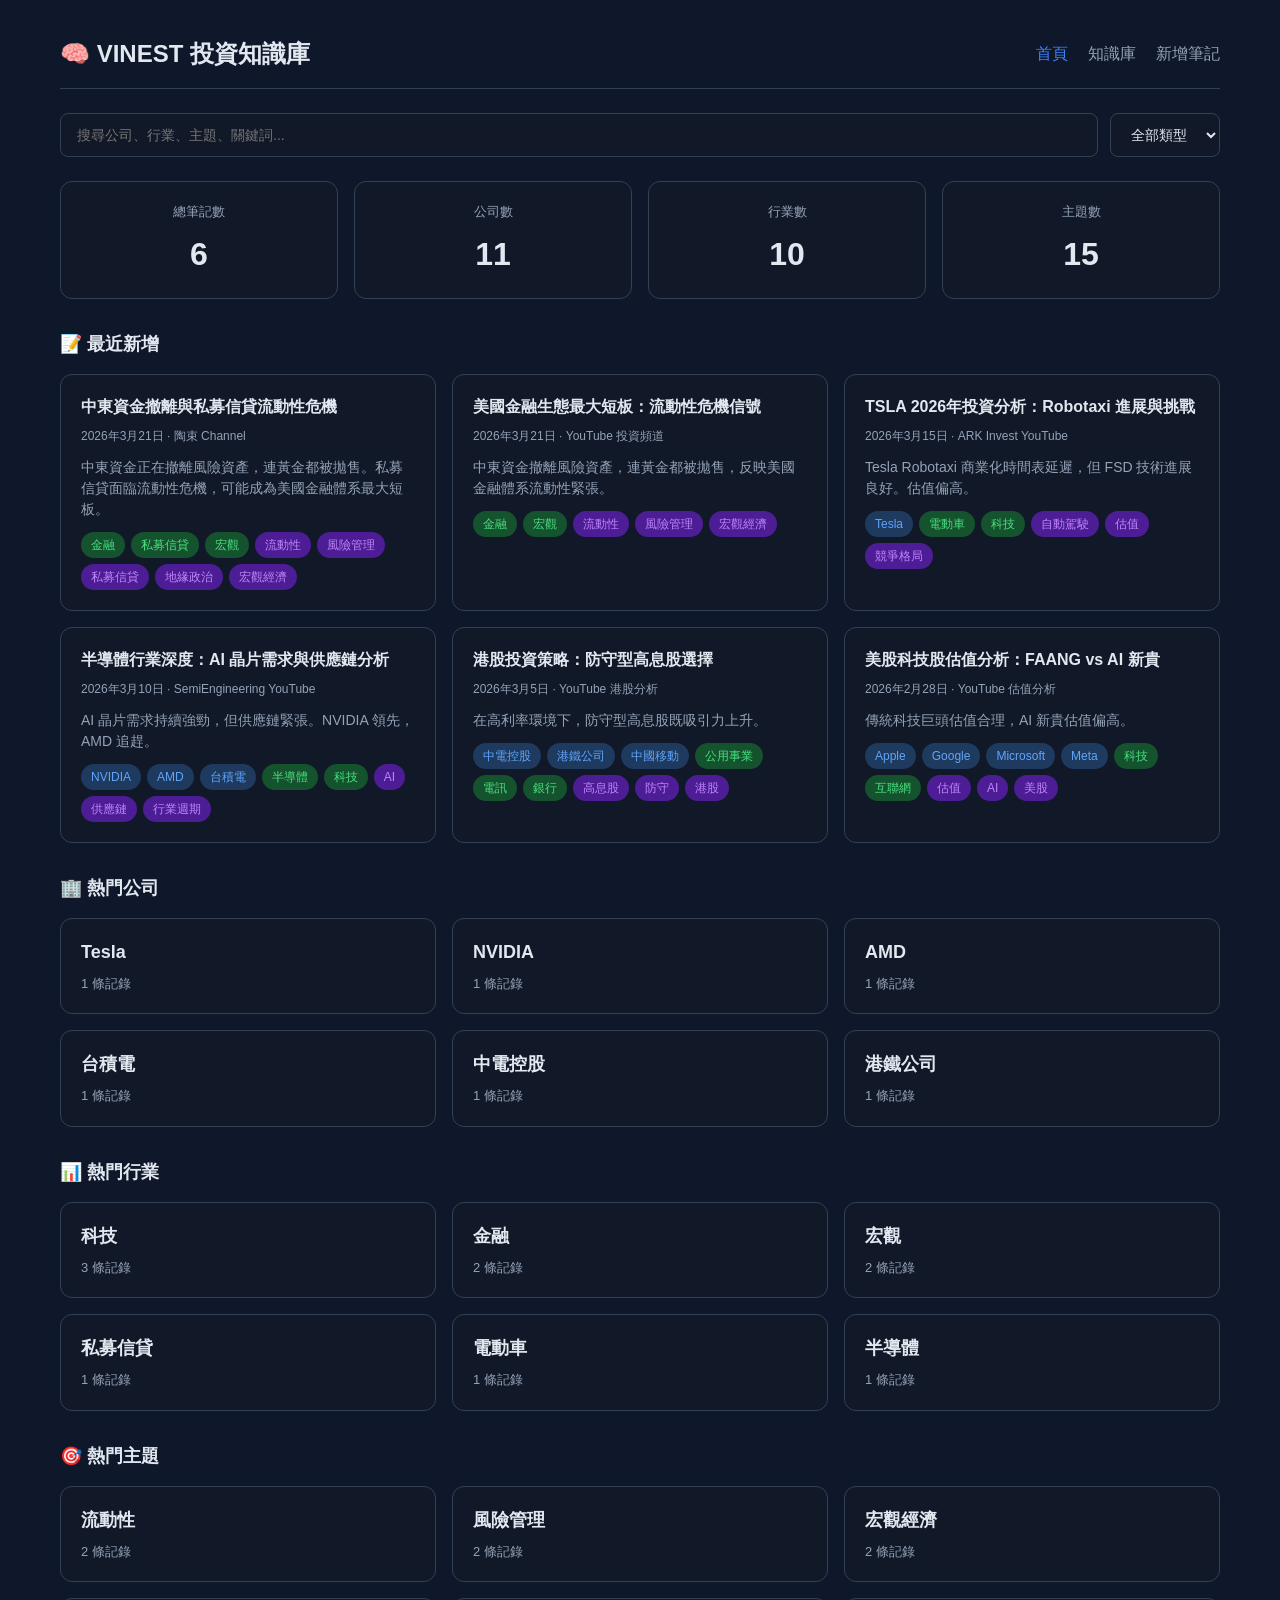
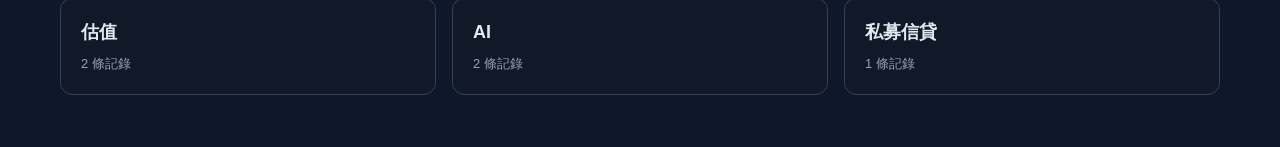
==== web/index.html @ 15fcce13 "Add VINEST YouTube KB with new entry from 5HK8S_Iv6Tw" ====
<!DOCTYPE html>
<html lang="zh-HK">
<head>
  <meta charset="UTF-8">
  <meta name="viewport" content="width=device-width, initial-scale=1.0">
  <title>VINEST YouTube 投資知識庫</title>
  <link rel="stylesheet" href="styles.css">
</head>
<body>
  <div class="container">
    <header>
      <h1><a href="index.html">🧠 VINEST 投資知識庫</a></h1>
      <nav>
        <a href="index.html" class="active">首頁</a>
        <a href="library.html">知識庫</a>
        <a href="#" onclick="openAddModal()">新增筆記</a>
      </nav>
    </header>

    <!-- Search -->
    <div class="search-bar">
      <input type="text" id="searchInput" placeholder="搜尋公司、行業、主題、關鍵詞..." oninput="handleSearch()">
      <select id="typeFilter" onchange="handleSearch()">
        <option value="">全部類型</option>
        <option value="youtube">YouTube</option>
        <option value="note">筆記</option>
        <option value="report">報告</option>
      </select>
    </div>

    <!-- KPI Cards -->
    <div class="kpi-grid">
      <div class="kpi-card">
        <label>總筆記數</label>
        <strong id="kpiTotal">-</strong>
      </div>
      <div class="kpi-card">
        <label>公司數</label>
        <strong id="kpiCompanies">-</strong>
      </div>
      <div class="kpi-card">
        <label>行業數</label>
        <strong id="kpiSectors">-</strong>
      </div>
      <div class="kpi-card">
        <label>主題數</label>
        <strong id="kpiThemes">-</strong>
      </div>
    </div>

    <!-- Recent Entries -->
    <section class="section">
      <h2>📝 最近新增</h2>
      <div class="card-grid" id="recentGrid"></div>
    </section>

    <!-- Top Companies -->
    <section class="section">
      <h2>🏢 熱門公司</h2>
      <div class="card-grid" id="companyGrid"></div>
    </section>

    <!-- Top Sectors -->
    <section class="section">
      <h2>📊 熱門行業</h2>
      <div class="card-grid" id="sectorGrid"></div>
    </section>

    <!-- Top Themes -->
    <section class="section">
      <h2>🎯 熱門主題</h2>
      <div class="card-grid" id="themeGrid"></div>
    </section>
  </div>

  <!-- Add Modal -->
  <div class="modal-overlay" id="addModal">
    <div class="modal">
      <h2>➕ 新增知識筆記</h2>
      <form id="addForm" onsubmit="handleAdd(event)">
        <div class="form-group">
          <label>標題 *</label>
          <input type="text" name="title" required>
        </div>
        <div class="form-group">
          <label>來源名稱</label>
          <input type="text" name="source_name" placeholder="例如：YouTube 頻道名">
        </div>
        <div class="form-group">
          <label>來源 URL</label>
          <input type="url" name="source_url" placeholder="https://...">
        </div>
        <div class="form-group">
          <label>來源類型</label>
          <select name="source_type">
            <option value="youtube">YouTube</option>
            <option value="note">筆記</option>
            <option value="report">報告</option>
          </select>
        </div>
        <div class="form-group">
          <label>日期</label>
          <input type="date" name="date" id="dateInput">
        </div>
        <div class="form-group">
          <label>簡短摘要 (140字以內)</label>
          <textarea name="summary_short" rows="2" placeholder="一句話總結核心觀點"></textarea>
        </div>
        <div class="form-group">
          <label>詳細摘要</label>
          <textarea name="summary_long" rows="4" placeholder="完整描述"></textarea>
        </div>
        <div class="form-group">
          <label>公司 (逗號分隔)</label>
          <input type="text" name="companies" placeholder="Tesla, NVIDIA">
        </div>
        <div class="form-group">
          <label>行業 (逗號分隔)</label>
          <input type="text" name="sectors" placeholder="科技, 半導體">
        </div>
        <div class="form-group">
          <label>主題 (逗號分隔)</label>
          <input type="text" name="themes" placeholder="AI, 估值">
        </div>
        <div class="form-group">
          <label>看好論點 (每行一點)</label>
          <textarea name="bull_points" rows="3" placeholder="支持投資既論點"></textarea>
        </div>
        <div class="form-group">
          <label>看淡論點 (每行一點)</label>
          <textarea name="bear_points" rows="3" placeholder="反對投資既論點"></textarea>
        </div>
        <div class="form-group">
          <label>催化劑 (每行一點)</label>
          <textarea name="catalysts" rows="2" placeholder="可能觸發股價上升既因素"></textarea>
        </div>
        <div class="form-group">
          <label>風險 (每行一點)</label>
          <textarea name="risks" rows="2" placeholder="潛在風險"></textarea>
        </div>
        <div class="form-group">
          <label>個人備註</label>
          <textarea name="notes" rows="2" placeholder="自己既睇法、跟進事項"></textarea>
        </div>
        <div class="modal-actions">
          <button type="button" class="btn btn-secondary" onclick="closeAddModal()">取消</button>
          <button type="submit" class="btn">儲存</button>
        </div>
      </form>
    </div>
  </div>

  <script src="app.js"></script>
  <script>
    // Set default date
    document.getElementById('dateInput').value = new Date().toISOString().split('T')[0];

    async function init() {
      const data = await loadData();
      
      // KPI
      const counts = VINEST.getEntityCounts(data.entries);
      document.getElementById('kpiTotal').textContent = data.entries.length;
      document.getElementById('kpiCompanies').textContent = counts.companies;
      document.getElementById('kpiSectors').textContent = counts.sectors;
      document.getElementById('kpiThemes').textContent = counts.themes;

      // Recent entries
      const recent = VINEST.sortEntries(data.entries, 'date').slice(0, 6);
      document.getElementById('recentGrid').innerHTML = recent.map(e => VINEST.entryCardHTML(e)).join('');

      // Top companies
      const topCompanies = VINEST.getTopEntities(data.entries, 'companies', 6);
      document.getElementById('companyGrid').innerHTML = topCompanies.map(c => 
        VINEST.entityCardHTML(c.name, c.count, `company.html?company=${encodeURIComponent(c.name)}`)
      ).join('');

      // Top sectors
      const topSectors = VINEST.getTopEntities(data.entries, 'sectors', 6);
      document.getElementById('sectorGrid').innerHTML = topSectors.map(s => 
        VINEST.entityCardHTML(s.name, s.count, `sector.html?sector=${encodeURIComponent(s.name)}`)
      ).join('');

      // Top themes
      const topThemes = VINEST.getTopEntities(data.entries, 'themes', 6);
      document.getElementById('themeGrid').innerHTML = topThemes.map(t => 
        VINEST.entityCardHTML(t.name, t.count, `theme.html?theme=${encodeURIComponent(t.name)}`)
      ).join('');
    }

    function handleSearch() {
      const q = document.getElementById('searchInput').value;
      const type = document.getElementById('typeFilter').value;
      window.location.href = `library.html?q=${encodeURIComponent(q)}&type=${type}`;
    }

    function openAddModal() {
      document.getElementById('addModal').classList.add('active');
    }
    function closeAddModal() {
      document.getElementById('addModal').classList.remove('active');
    }

    async function handleAdd(e) {
      e.preventDefault();
      const form = e.target;
      const formData = new FormData(form);
      
      const entry = {
        id: 'ent-' + Date.now(),
        title: formData.get('title'),
        source_name: formData.get('source_name'),
        source_url: formData.get('source_url'),
        source_type: formData.get('source_type'),
        date: formData.get('date'),
        summary_short: formData.get('summary_short'),
        summary_long: formData.get('summary_long'),
        companies: formData.get('companies') ? formData.get('companies').split(',').map(s => s.trim()).filter(Boolean) : [],
        sectors: formData.get('sectors') ? formData.get('sectors').split(',').map(s => s.trim()).filter(Boolean) : [],
        themes: formData.get('themes') ? formData.get('themes').split(',').map(s => s.trim()).filter(Boolean) : [],
        bull_points: formData.get('bull_points') ? formData.get('bull_points').split('\n').map(s => s.trim()).filter(Boolean) : [],
        bear_points: formData.get('bear_points') ? formData.get('bear_points').split('\n').map(s => s.trim()).filter(Boolean) : [],
        catalysts: formData.get('catalysts') ? formData.get('catalysts').split('\n').map(s => s.trim()).filter(Boolean) : [],
        risks: formData.get('risks') ? formData.get('risks').split('\n').map(s => s.trim()).filter(Boolean) : [],
        notes: formData.get('notes'),
        created_at: new Date().toISOString(),
        updated_at: new Date().toISOString()
      };

      // Save to localStorage (MVP)
      const key = 'vinest-kb-entries';
      const existing = JSON.parse(localStorage.getItem(key) || '[]');
      existing.unshift(entry);
      localStorage.setItem(key, JSON.stringify(existing));

      closeAddModal();
      alert('已儲存！');
      init();
    }

    init();
  </script>
</body>
</html>
---- web/styles.css ----
:root {
  --bg-primary: #0f172a;
  --bg-secondary: #111827;
  --bg-card: #1e293b;
  --border: #334155;
  --text-primary: #e2e8f0;
  --text-secondary: #94a3b8;
  --accent: #3b82f6;
  --accent-hover: #2563eb;
  --success: #22c55e;
  --danger: #ef4444;
  --warning: #f59e0b;
}

* { box-sizing: border-box; margin: 0; padding: 0; }

body {
  font-family: -apple-system, BlinkMacSystemFont, "Segoe UI", Roboto, sans-serif;
  background: var(--bg-primary);
  color: var(--text-primary);
  line-height: 1.5;
  min-height: 100vh;
}

.container { max-width: 1200px; margin: 0 auto; padding: 20px; }

/* Header */
header {
  display: flex;
  justify-content: space-between;
  align-items: center;
  padding: 16px 0;
  border-bottom: 1px solid var(--border);
  margin-bottom: 24px;
}
header h1 { font-size: 24px; }
header h1 a { color: var(--text-primary); text-decoration: none; }
header nav { display: flex; gap: 20px; }
header nav a { color: var(--text-secondary); text-decoration: none; }
header nav a:hover, header nav a.active { color: var(--accent); }

/* Buttons */
.btn {
  display: inline-flex;
  align-items: center;
  gap: 6px;
  padding: 10px 16px;
  background: var(--accent);
  color: white;
  border: none;
  border-radius: 8px;
  cursor: pointer;
  font-size: 14px;
  text-decoration: none;
}
.btn:hover { background: var(--accent-hover); }
.btn-secondary { background: var(--bg-card); border: 1px solid var(--border); }
.btn-danger { background: var(--danger); }

/* Search */
.search-bar {
  display: flex;
  gap: 12px;
  margin-bottom: 24px;
}
.search-bar input, .search-bar select {
  padding: 12px 16px;
  background: var(--bg-secondary);
  border: 1px solid var(--border);
  border-radius: 8px;
  color: var(--text-primary);
  font-size: 14px;
}
.search-bar input { flex: 1; }
.search-bar input:focus { outline: none; border-color: var(--accent); }

/* KPI Cards */
.kpi-grid {
  display: grid;
  grid-template-columns: repeat(4, 1fr);
  gap: 16px;
  margin-bottom: 32px;
}
.kpi-card {
  background: var(--bg-secondary);
  border: 1px solid var(--border);
  border-radius: 12px;
  padding: 20px;
  text-align: center;
}
.kpi-card label { display: block; color: var(--text-secondary); font-size: 13px; margin-bottom: 8px; }
.kpi-card strong { display: block; font-size: 32px; font-weight: 600; }

/* Section */
.section { margin-bottom: 32px; }
.section h2 { font-size: 18px; margin-bottom: 16px; color: var(--text-primary); }

/* Cards */
.card-grid {
  display: grid;
  grid-template-columns: repeat(auto-fill, minmax(320px, 1fr));
  gap: 16px;
}
.entry-card, .entity-card {
  background: var(--bg-secondary);
  border: 1px solid var(--border);
  border-radius: 12px;
  padding: 20px;
  cursor: pointer;
  transition: all 0.2s;
}
.entry-card:hover, .entity-card:hover {
  border-color: var(--accent);
  transform: translateY(-2px);
}
.entry-card h3 { font-size: 16px; margin-bottom: 8px; }
.entry-card .meta { font-size: 12px; color: var(--text-secondary); margin-bottom: 12px; }
.entry-card .summary { font-size: 14px; color: var(--text-secondary); margin-bottom: 12px; }
.entry-card .tags { display: flex; flex-wrap: wrap; gap: 6px; }
.tag {
  display: inline-block;
  padding: 4px 10px;
  background: var(--bg-card);
  border-radius: 999px;
  font-size: 12px;
  color: var(--text-secondary);
}
.tag.company { background: #1e3a5f; color: #60a5fa; }
.tag.sector { background: #14532d; color: #4ade80; }
.tag.theme { background: #4c1d95; color: #c084fc; }

/* Entity Cards */
.entity-card h3 { font-size: 18px; margin-bottom: 8px; }
.entity-card .count { font-size: 13px; color: var(--text-secondary); }
.entity-card .ticker { color: var(--accent); font-weight: 600; }

/* Detail Page */
.detail-header { margin-bottom: 24px; }
.detail-header h1 { font-size: 28px; margin-bottom: 12px; }
.detail-header .meta { display: flex; gap: 16px; color: var(--text-secondary); font-size: 14px; }
.detail-header .source a { color: var(--accent); }

.detail-section { margin-bottom: 24px; }
.detail-section h3 { font-size: 16px; margin-bottom: 12px; color: var(--text-secondary); }
.detail-section p { line-height: 1.7; }

.points-grid {
  display: grid;
  grid-template-columns: repeat(2, 1fr);
  gap: 16px;
}
.point-card {
  background: var(--bg-secondary);
  border-radius: 8px;
  padding: 16px;
}
.point-card h4 { font-size: 14px; margin-bottom: 8px; }
.point-card.bull h4 { color: var(--success); }
.point-card.bear h4 { color: var(--danger); }
.point-card.catalyst h4 { color: var(--warning); }
.point-card.risk h4 { color: var(--danger); }
.point-card ul { padding-left: 20px; font-size: 14px; }

.related-section { margin-top: 32px; }
.related-section h3 { margin-bottom: 16px; }

/* Form */
.form-group { margin-bottom: 20px; }
.form-group label { display: block; margin-bottom: 8px; font-size: 14px; color: var(--text-secondary); }
.form-group input, .form-group textarea, .form-group select {
  width: 100%;
  padding: 12px;
  background: var(--bg-secondary);
  border: 1px solid var(--border);
  border-radius: 8px;
  color: var(--text-primary);
  font-size: 14px;
}
.form-group textarea { min-height: 100px; resize: vertical; }
.form-group input:focus, .form-group textarea:focus { outline: none; border-color: var(--accent); }

/* Modal */
.modal-overlay {
  position: fixed; inset: 0;
  background: rgba(0,0,0,0.7);
  display: none;
  align-items: center;
  justify-content: center;
  z-index: 1000;
}
.modal-overlay.active { display: flex; }
.modal {
  background: var(--bg-secondary);
  border-radius: 16px;
  padding: 32px;
  max-width: 700px;
  width: 90%;
  max-height: 90vh;
  overflow-y: auto;
}
.modal h2 { margin-bottom: 24px; }
.modal-actions { display: flex; gap: 12px; justify-content: flex-end; margin-top: 24px; }

/* Empty State */
.empty-state {
  text-align: center;
  padding: 60px 20px;
  color: var(--text-secondary);
}

/* Responsive */
@media (max-width: 768px) {
  .kpi-grid { grid-template-columns: repeat(2, 1fr); }
  .points-grid { grid-template-columns: 1fr; }
  .card-grid { grid-template-columns: 1fr; }
  header { flex-direction: column; gap: 16px; }
}

/* Tags Display */
.tags-display { display: flex; flex-wrap: wrap; gap: 8px; margin-top: 12px; }
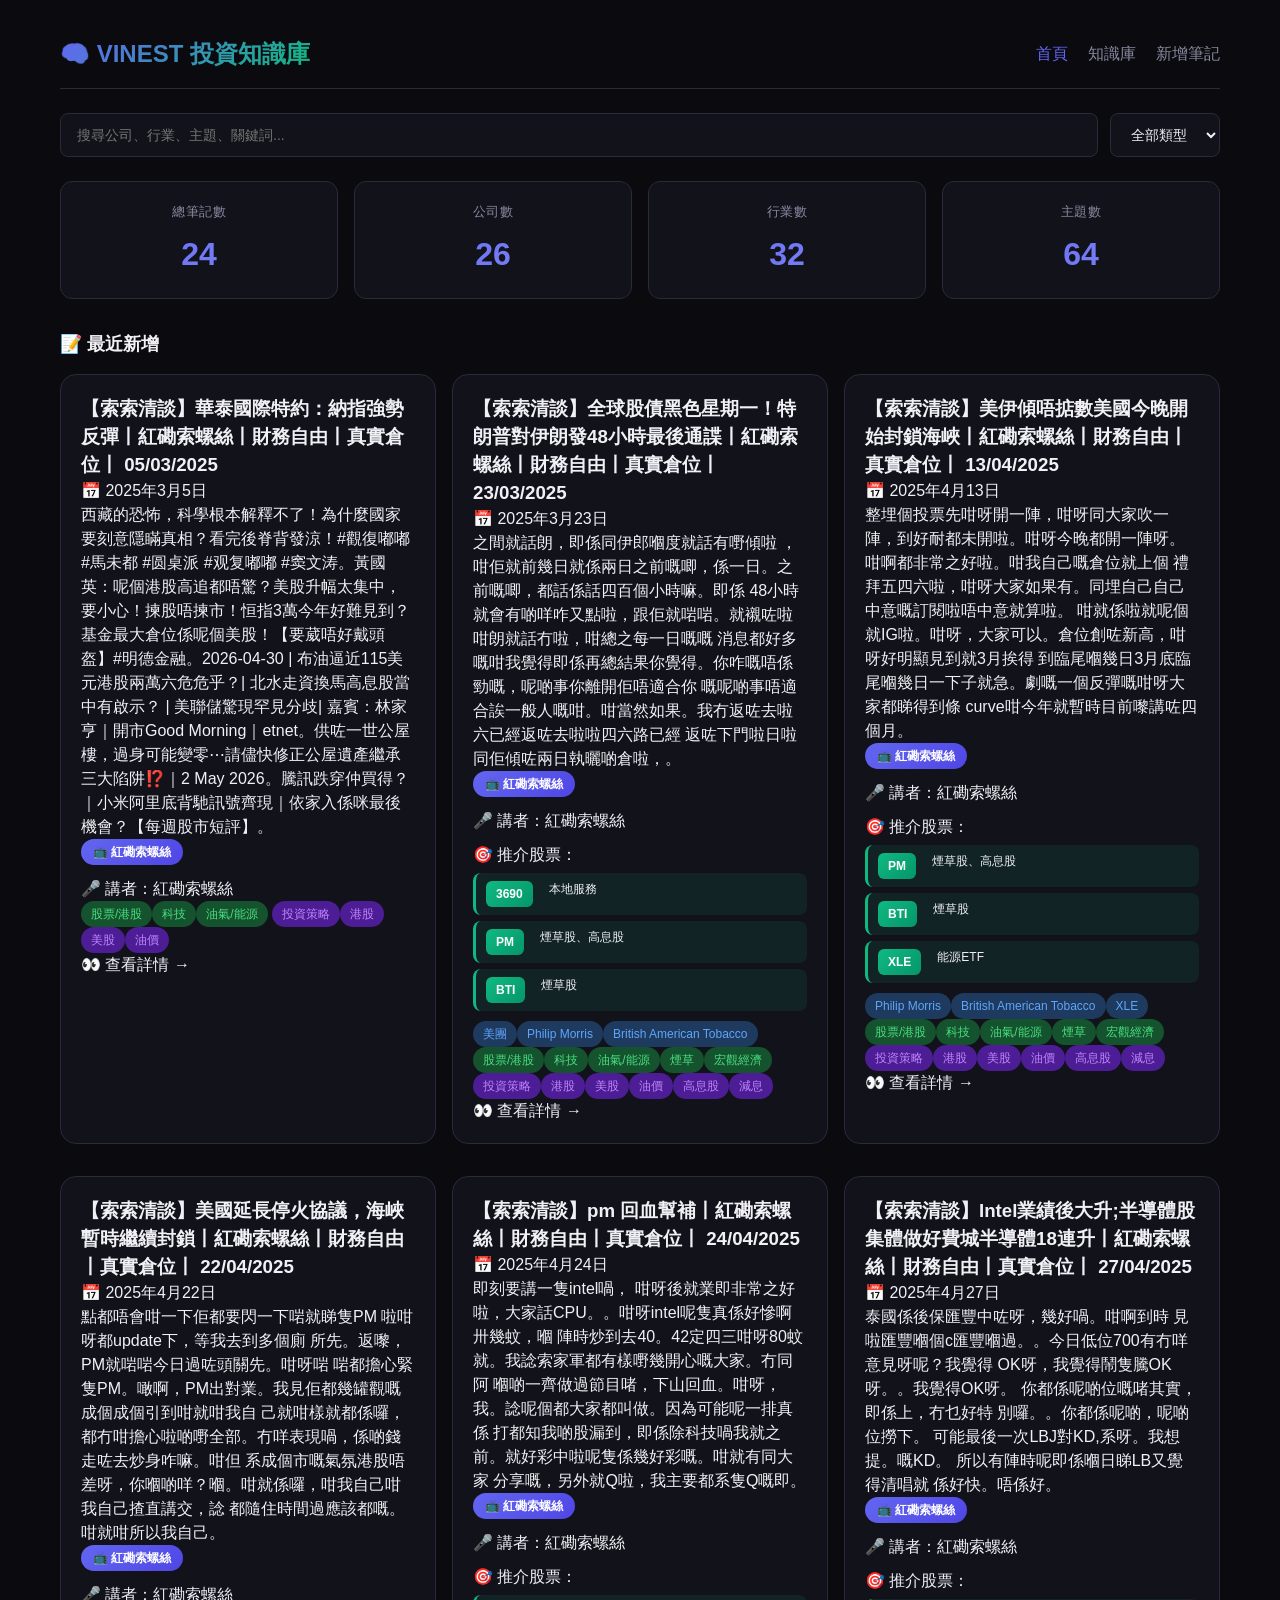
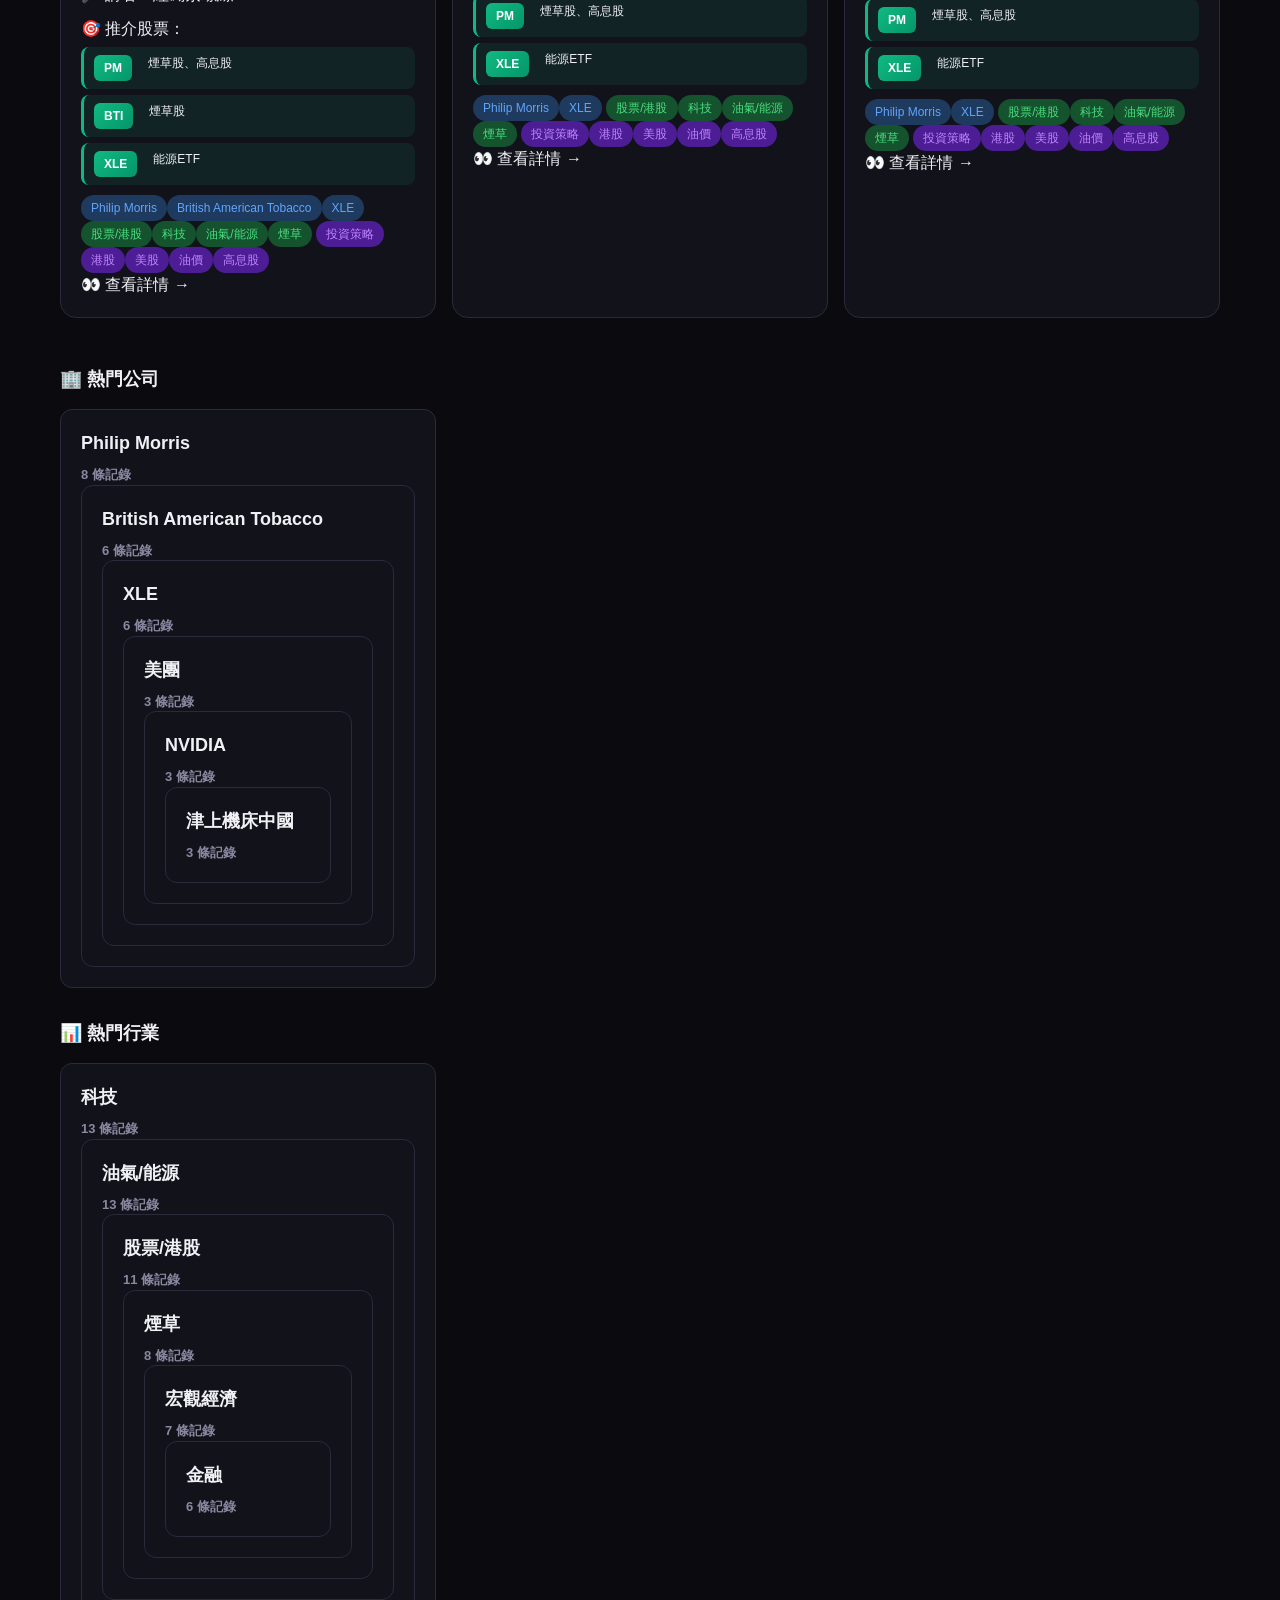
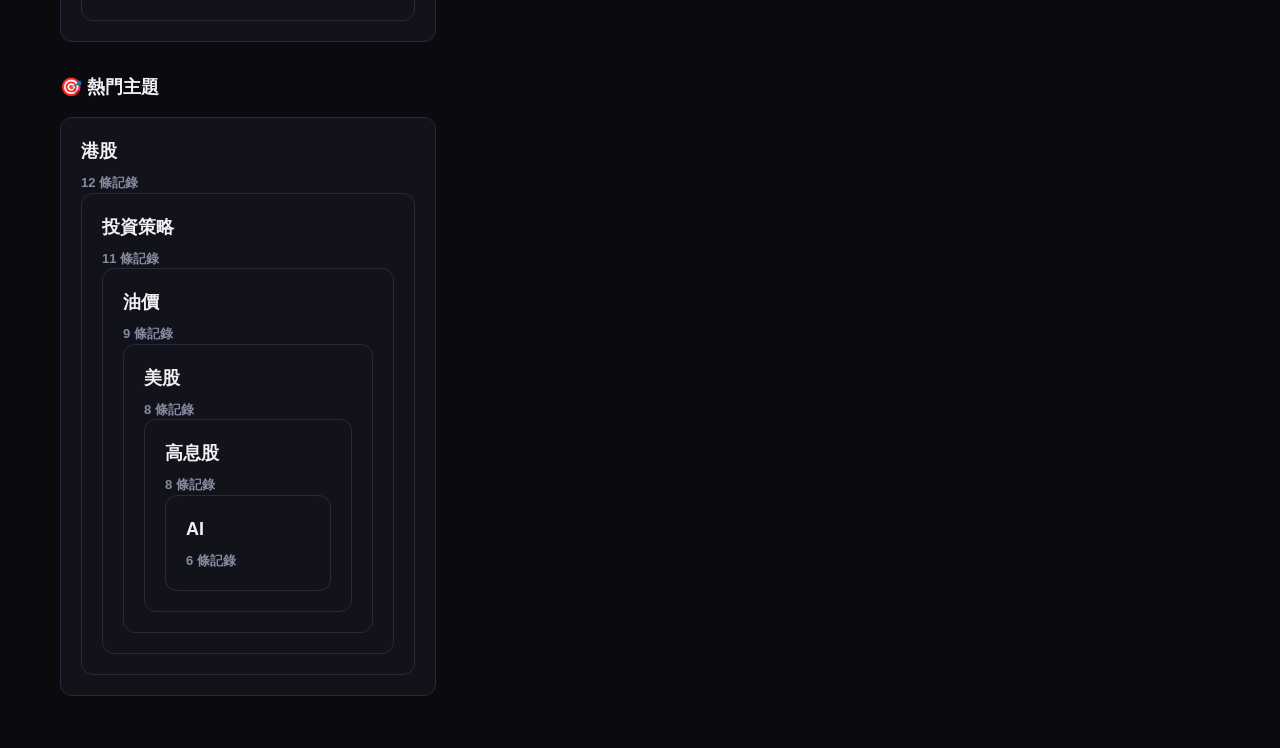
==== commit ed3abb3c: "Add 7 YouTube videos - 紅磡索螺絲 series (2025-03 to 2025-04)" ====
--- a/web/index.html
+++ b/web/index.html
@@ -4,7 +4,7 @@
   <meta charset="UTF-8">
   <meta name="viewport" content="width=device-width, initial-scale=1.0">
   <title>VINEST YouTube 投資知識庫</title>
-  <link rel="stylesheet" href="styles.css">
+  <link rel="stylesheet" href="styles.css?v=21">
 </head>
 <body>
   <div class="container">
@@ -25,6 +25,7 @@
         <option value="youtube">YouTube</option>
         <option value="note">筆記</option>
         <option value="report">報告</option>
+            <option value="pdf">PDF</option>
       </select>
     </div>
 
@@ -96,6 +97,7 @@
             <option value="youtube">YouTube</option>
             <option value="note">筆記</option>
             <option value="report">報告</option>
+            <option value="pdf">PDF</option>
           </select>
         </div>
         <div class="form-group">
@@ -150,7 +152,7 @@
     </div>
   </div>
 
-  <script src="app.js"></script>
+  <script src="app.v22.js"></script>
   <script>
     // Set default date
     document.getElementById('dateInput').value = new Date().toISOString().split('T')[0];
--- a/web/styles.css
+++ b/web/styles.css
@@ -1,15 +1,350 @@
 :root {
-  --bg-primary: #0f172a;
-  --bg-secondary: #111827;
-  --bg-card: #1e293b;
-  --border: #334155;
-  --text-primary: #e2e8f0;
-  --text-secondary: #94a3b8;
-  --accent: #3b82f6;
-  --accent-hover: #2563eb;
-  --success: #22c55e;
-  --danger: #ef4444;
+  --bg-primary: #0a0a0f;
+  --bg-secondary: #12121a;
+  --bg-card: #1a1a24;
+  --border: #2a2a3a;
+  --text-primary: #f0f0f5;
+  --text-secondary: #8888a0;
+  --accent: #6366f1;
+  --accent-hover: #818cf8;
+  --accent-soft: #4f46e5;
+  --success: #10b981;
+  --danger: #f43f5e;
   --warning: #f59e0b;
+  --info: #3b82f6;
+}
+
+/* Channel Badge */
+.entry-channel {
+  margin-bottom: 10px;
+}
+.channel-badge {
+  display: inline-block;
+  padding: 4px 12px;
+  background: linear-gradient(135deg, var(--accent), var(--accent-soft));
+  color: white;
+  border-radius: 999px;
+  font-size: 12px;
+  font-weight: 600;
+}
+.channel-badge-large {
+  margin: 10px 0 14px 0;
+}
+.channel-badge-large span {
+  display: inline-block;
+  padding: 6px 16px;
+  background: linear-gradient(135deg, var(--accent), var(--accent-soft));
+  color: white;
+  border-radius: 999px;
+  font-size: 14px;
+  font-weight: 600;
+}
+
+/* Stock Recommendation with Reason */
+.stock-recommend {
+  display: flex;
+  align-items: flex-start;
+  gap: 8px;
+  margin: 6px 0;
+  padding: 8px 10px;
+  background: rgba(16, 185, 129, 0.1);
+  border-radius: 8px;
+  border-left: 3px solid var(--success);
+}
+.stock-recommend .stock-tag {
+  flex-shrink: 0;
+  padding: 4px 10px;
+  background: linear-gradient(135deg, var(--success), #059669);
+  color: white;
+  border-radius: 6px;
+  font-size: 12px;
+  font-weight: 600;
+}
+.stock-recommend .stock-reason {
+  flex: 1;
+  font-size: 12px;
+  color: var(--text-primary);
+  line-height: 1.4;
+  padding-left: 8px;
+}
+
+/* Investment Target Tags */
+.target-section {
+  margin: 10px 0;
+}
+.target-tag {
+  display: inline-block;
+  padding: 4px 12px;
+  background: rgba(16, 185, 129, 0.15);
+  color: var(--success);
+  border: 1px solid rgba(16, 185, 129, 0.3);
+  border-radius: 6px;
+  font-size: 12px;
+  font-weight: 600;
+  margin-right: 6px;
+  margin-bottom: 4px;
+}
+
+/* Entry Card - Enhanced */
+.entry-card {
+  background: var(--bg-secondary);
+  border: 1px solid var(--border);
+  border-radius: 16px;
+  padding: 20px;
+  cursor: pointer;
+  transition: all 0.25s ease;
+}
+.entry-card:hover {
+  border-color: var(--accent);
+  transform: translateY(-4px);
+  box-shadow: 0 8px 25px rgba(99, 102, 241, 0.15);
+}
+.entry-card h3 {
+  font-size: 17px;
+  margin-bottom: 8px;
+  line-height: 1.4;
+  color: var(--text-primary);
+}
+.entry-card .meta {
+  display: flex;
+  align-items: center;
+  gap: 8px;
+  font-size: 12px;
+  color: var(--text-secondary);
+  margin-bottom: 12px;
+}
+.entry-card .summary {
+  font-size: 14px;
+  color: var(--text-secondary);
+  margin: 10px 0 14px 0;
+  line-height: 1.6;
+  display: -webkit-box;
+  -webkit-line-clamp: 2;
+  -webkit-box-orient: vertical;
+  overflow: hidden;
+}
+.entry-card .entry-extra {
+  font-size: 13px;
+  margin: 8px 0;
+  color: var(--text-secondary);
+  line-height: 1.5;
+}
+.entry-card .entry-extra .label {
+  color: var(--accent);
+  font-weight: 600;
+  font-size: 12px;
+}
+.entry-card .view-more {
+  margin-top: 14px;
+  padding-top: 12px;
+  border-top: 1px solid var(--border);
+  font-size: 13px;
+  color: var(--accent);
+  font-weight: 600;
+}
+
+/* KPI Cards - Enhanced */
+.kpi-card {
+  background: linear-gradient(145deg, var(--bg-secondary), var(--bg-card));
+  border: 1px solid var(--border);
+  border-radius: 16px;
+  padding: 24px;
+  text-align: center;
+  transition: all 0.2s;
+}
+.kpi-card:hover {
+  border-color: var(--accent);
+  transform: translateY(-2px);
+}
+.kpi-card label { 
+  display: block; 
+  color: var(--text-secondary); 
+  font-size: 13px; 
+  margin-bottom: 8px;
+  text-transform: uppercase;
+  letter-spacing: 0.5px;
+}
+.kpi-card strong { 
+  display: block; 
+  font-size: 36px; 
+  font-weight: 700;
+  background: linear-gradient(135deg, var(--accent), var(--accent-hover));
+  -webkit-background-clip: text;
+  -webkit-text-fill-color: transparent;
+}
+
+/* Section Headers */
+.section h2 {
+  font-size: 20px;
+  margin-bottom: 18px;
+  color: var(--text-primary);
+  display: flex;
+  align-items: center;
+  gap: 10px;
+}
+
+/* Entity Cards - Enhanced */
+.entity-card {
+  background: var(--bg-secondary);
+  border: 1px solid var(--border);
+  border-radius: 14px;
+  padding: 20px;
+  cursor: pointer;
+  transition: all 0.25s ease;
+}
+.entity-card:hover {
+  border-color: var(--success);
+  transform: translateY(-3px);
+  box-shadow: 0 6px 20px rgba(16, 185, 129, 0.1);
+}
+.entity-card h3 { font-size: 16px; margin-bottom: 8px; }
+.entity-card .count { 
+  font-size: 13px; 
+  color: var(--success);
+  font-weight: 600;
+}
+
+/* Tags */
+.tag {
+  display: inline-block;
+  padding: 5px 12px;
+  background: var(--bg-card);
+  border-radius: 999px;
+  font-size: 12px;
+  color: var(--text-secondary);
+  transition: all 0.2s;
+}
+.tag:hover {
+  background: var(--accent);
+  color: white;
+}
+.tag.company { background: rgba(59, 130, 246, 0.15); color: #60a5fa; }
+.tag.sector { background: rgba(16, 185, 129, 0.15); color: #34d399; }
+.tag.theme { background: rgba(168, 85, 247, 0.15); color: #c084fc; }
+
+/* Buttons */
+.btn {
+  display: inline-flex;
+  align-items: center;
+  gap: 6px;
+  padding: 12px 20px;
+  background: linear-gradient(135deg, var(--accent), var(--accent-soft));
+  color: white;
+  border: none;
+  border-radius: 10px;
+  cursor: pointer;
+  font-size: 14px;
+  font-weight: 600;
+  text-decoration: none;
+  transition: all 0.2s;
+}
+.btn:hover { 
+  background: linear-gradient(135deg, var(--accent-hover), var(--accent));
+  transform: translateY(-1px);
+}
+
+/* Search */
+.search-bar input, .search-bar select {
+  padding: 14px 18px;
+  background: var(--bg-secondary);
+  border: 1px solid var(--border);
+  border-radius: 12px;
+  color: var(--text-primary);
+  font-size: 14px;
+  transition: all 0.2s;
+}
+.search-bar input:focus { 
+  outline: none; 
+  border-color: var(--accent);
+  box-shadow: 0 0 0 3px rgba(99, 102, 241, 0.1);
+}
+
+/* Header */
+header {
+  display: flex;
+  justify-content: space-between;
+  align-items: center;
+  padding: 20px 0;
+  border-bottom: 1px solid var(--border);
+  margin-bottom: 28px;
+}
+header h1 { 
+  font-size: 26px; 
+  background: linear-gradient(135deg, var(--accent), var(--success));
+  -webkit-background-clip: text;
+  -webkit-text-fill-color: transparent;
+}
+header h1 a { 
+  color: var(--text-primary); 
+  text-decoration: none; 
+}
+header nav { display: flex; gap: 24px; }
+header nav a { 
+  color: var(--text-secondary); 
+  text-decoration: none;
+  font-weight: 500;
+  transition: color 0.2s;
+}
+header nav a:hover, header nav a.active { 
+  color: var(--accent); 
+}
+
+/* Detail Page - Enhanced */
+.detail-header { margin-bottom: 28px; }
+.detail-header h1 { font-size: 32px; margin-bottom: 16px; line-height: 1.3; }
+.detail-header .meta { 
+  display: flex; 
+  gap: 16px; 
+  color: var(--text-secondary); 
+  font-size: 14px; 
+  flex-wrap: wrap;
+}
+.detail-header .source a { color: var(--accent); }
+
+.point-card {
+  background: var(--bg-secondary);
+  border-radius: 12px;
+  padding: 20px;
+  border: 1px solid var(--border);
+}
+.point-card h4 { 
+  font-size: 14px; 
+  margin-bottom: 12px; 
+  display: flex;
+  align-items: center;
+  gap: 8px;
+}
+.point-card.bull h4 { color: var(--success); }
+.point-card.bear h4 { color: var(--danger); }
+.point-card.catalyst h4 { color: var(--warning); }
+.point-card.risk h4 { color: var(--danger); }
+.point-card ul { padding-left: 20px; font-size: 14px; line-height: 1.6; }
+
+.summary-large { 
+  font-size: 17px; 
+  line-height: 1.7; 
+  margin: 14px 0; 
+  color: var(--text-primary);
+}
+.stock-tag { 
+  display: inline-block; 
+  padding: 8px 16px; 
+  background: linear-gradient(135deg, var(--success), #059669); 
+  color: white; 
+  border-radius: 999px; 
+  font-weight: 600;
+  font-size: 13px;
+}
+.detail-section ul { padding-left: 20px; }
+.detail-section li { margin: 8px 0; line-height: 1.6; }
+
+/* Responsive */
+@media (max-width: 768px) {
+  .kpi-grid { grid-template-columns: repeat(2, 1fr); }
+  .points-grid { grid-template-columns: 1fr; }
+  .card-grid { grid-template-columns: 1fr; }
+  header { flex-direction: column; gap: 16px; text-align: center; }
+  .detail-header h1 { font-size: 24px; }
 }
 
 * { box-sizing: border-box; margin: 0; padding: 0; }
@@ -218,3 +553,166 @@
 
 /* Tags Display */
 .tags-display { display: flex; flex-wrap: wrap; gap: 8px; margin-top: 12px; }
+
+/* Entry Card Rich Styles */
+.entry-card .entry-extra {
+  font-size: 13px;
+  margin: 6px 0;
+  color: var(--text-secondary);
+  line-height: 1.4;
+}
+.entry-card .entry-extra .label {
+  color: var(--accent);
+  font-weight: 500;
+}
+.entry-card .entry-extra a {
+  color: var(--accent);
+  text-decoration: underline;
+}
+.entry-card .summary {
+  font-size: 14px;
+  color: var(--text-secondary);
+  margin: 10px 0;
+  line-height: 1.5;
+}
+.entry-card .view-more {
+  margin-top: 12px;
+  padding-top: 10px;
+  border-top: 1px solid var(--border);
+  font-size: 13px;
+  color: var(--accent);
+  font-weight: 500;
+}
+
+/* Entry Card Rich Styles */
+.entry-card .entry-extra {
+  font-size: 13px;
+  margin: 6px 0;
+  color: var(--text-secondary);
+  line-height: 1.4;
+}
+.entry-card .entry-extra .label {
+  color: var(--accent);
+  font-weight: 500;
+}
+.entry-card .entry-extra a {
+  color: var(--accent);
+  text-decoration: underline;
+}
+.entry-card .summary {
+  font-size: 14px;
+  color: var(--text-secondary);
+  margin: 10px 0;
+  line-height: 1.5;
+}
+.entry-card .view-more {
+  margin-top: 12px;
+  padding-top: 10px;
+  border-top: 1px solid var(--border);
+  font-size: 13px;
+  color: var(--accent);
+  font-weight: 500;
+}
+
+.summary-large { font-size: 16px; line-height: 1.6; margin: 10px 0; }
+.link-btn { display: inline-block; padding: 8px 16px; background: #ef4444; color: white; text-decoration: none; border-radius: 6px; }
+.link-btn:hover { background: #dc2626; }
+.stocks-list { display: flex; flex-wrap: wrap; gap: 8px; }
+.stock-tag { display: inline-block; padding: 6px 14px; background: #059669; color: white; border-radius: 999px; font-weight: 500; }
+.detail-section ul { padding-left: 20px; }
+.detail-section li { margin: 6px 0; line-height: 1.5; }
+
+
+/* Entry Card Link */
+.entry-card-link {
+  display: block;
+  text-decoration: none;
+  color: inherit;
+}
+
+/* Key Points Preview on Homepage */
+.key-points-preview {
+  margin: 10px 0;
+}
+.kp-tag {
+  display: block;
+  font-size: 11px;
+  color: #8888a0;
+  padding: 3px 0;
+  line-height: 1.4;
+}
+
+
+/* Entry Card - Better Visual Separation */
+.entry-card-link {
+  display: block;
+  background: var(--bg-secondary);
+  border: 1px solid var(--border);
+  border-radius: 16px;
+  padding: 20px;
+  margin-bottom: 16px;
+  text-decoration: none;
+  color: inherit;
+  transition: all 0.25s ease;
+}
+
+.entry-card-link:hover {
+  border-color: var(--accent);
+  transform: translateY(-2px);
+  box-shadow: 0 4px 20px rgba(99, 102, 241, 0.15);
+}
+
+.entry-card-link .entry-channel {
+  margin-bottom: 12px;
+}
+
+.entry-card-link .channel-badge {
+  display: inline-block;
+  padding: 4px 12px;
+  background: linear-gradient(135deg, var(--accent), var(--accent-soft);
+  color: white;
+  border-radius: 20px;
+  font-size: 12px;
+  font-weight: 600;
+}
+
+.entry-card-link h3 {
+  font-size: 17px;
+  font-weight: 600;
+  margin-bottom: 10px;
+  color: var(--text-primary);
+  line-height: 1.4;
+}
+
+.entry-card-link .meta {
+  font-size: 12px;
+  color: var(--text-secondary);
+  margin-bottom: 12px;
+}
+
+.entry-card-link .summary {
+  font-size: 14px;
+  color: var(--text-secondary);
+  line-height: 1.6;
+  display: -webkit-box;
+  -webkit-line-clamp: 3;
+  -webkit-box-orient: vertical;
+  overflow: hidden;
+  margin-bottom: 14px;
+}
+
+.entry-card-link .view-more {
+  font-size: 13px;
+  color: var(--accent);
+  font-weight: 600;
+  padding-top: 12px;
+  border-top: 1px solid var(--border);
+}
+
+/* Card Grid - Better Spacing */
+.card-grid {
+  display: grid;
+  gap: 16px;
+}
+
+.source-type-badge{display:inline-block;margin-left:8px;padding:2px 8px;border:1px solid #334;color:#9fb0ff;border-radius:999px;font-size:11px;}
